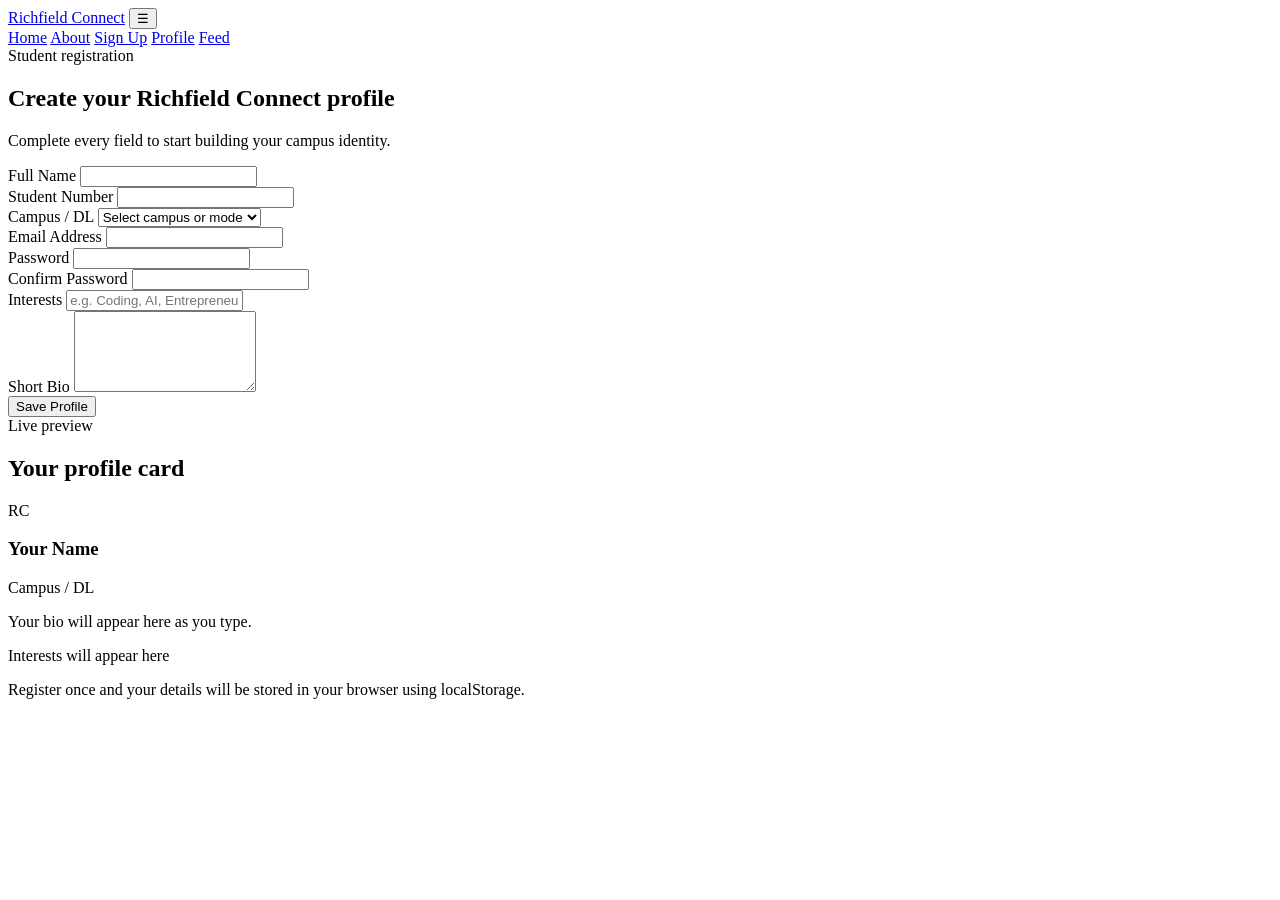
==== signup.html @ 670a7f98 "Add files via upload" ====
<!DOCTYPE html>
<html lang="en">
  <head>
    <meta charset="UTF-8" />
    <meta name="viewport" content="width=device-width, initial-scale=1.0" />
    <title>Richfield Connect | Sign Up</title>
    <link rel="preconnect" href="https://fonts.googleapis.com" />
    <link rel="preconnect" href="https://fonts.gstatic.com" crossorigin />
    <link
      href="https://fonts.googleapis.com/css2?family=Inter:wght@400;500;600;700&display=swap"
      rel="stylesheet"
    />
    <link rel="stylesheet" href="css/styles.css" />
  </head>
  <body data-page="signup">
    <header class="site-header">
      <nav class="navbar container" aria-label="Primary navigation">
        <a class="brand" href="index.html">Richfield Connect</a>
        <button class="nav-toggle" type="button" aria-label="Toggle navigation">
          ☰
        </button>
        <div class="nav-links">
          <a href="index.html" class="nav-link">Home</a>
          <a href="about.html" class="nav-link">About</a>
          <a href="signup.html" class="nav-link active">Sign Up</a>
          <a href="profile.html" class="nav-link">Profile</a>
          <a href="feed.html" class="nav-link">Feed</a>
        </div>
      </nav>
    </header>

    <main class="page-section">
      <div class="container split-layout">
        <section class="card form-card">
          <div class="section-heading">
            <span class="eyebrow">Student registration</span>
            <h1>Create your Richfield Connect profile</h1>
            <p>Complete every field to start building your campus identity.</p>
          </div>

          <form id="signup-form" novalidate>
            <div class="form-grid">
              <div class="field-group">
                <label for="fullName">Full Name</label>
                <input type="text" id="fullName" name="fullName" />
                <small class="error-message" id="fullName-error"></small>
              </div>

              <div class="field-group">
                <label for="studentNumber">Student Number</label>
                <input type="text" id="studentNumber" name="studentNumber" inputmode="numeric" />
                <small class="error-message" id="studentNumber-error"></small>
              </div>

              <div class="field-group">
                <label for="campus">Campus / DL</label>
                <select id="campus" name="campus">
                  <option value="">Select campus or mode</option>
                  <option value="Johannesburg">Johannesburg</option>
                  <option value="Pretoria">Pretoria</option>
                  <option value="Cape Town">Cape Town</option>
                  <option value="Durban">Durban</option>
                  <option value="Distance Learning">Distance Learning</option>
                </select>
                <small class="error-message" id="campus-error"></small>
              </div>

              <div class="field-group">
                <label for="email">Email Address</label>
                <input type="email" id="email" name="email" />
                <small class="error-message" id="email-error"></small>
              </div>

              <div class="field-group">
                <label for="password">Password</label>
                <input type="password" id="password" name="password" />
                <small class="error-message" id="password-error"></small>
              </div>

              <div class="field-group">
                <label for="confirmPassword">Confirm Password</label>
                <input type="password" id="confirmPassword" name="confirmPassword" />
                <small class="error-message" id="confirmPassword-error"></small>
              </div>

              <div class="field-group full-width">
                <label for="interests">Interests</label>
                <input
                  type="text"
                  id="interests"
                  name="interests"
                  placeholder="e.g. Coding, AI, Entrepreneurship"
                />
                <small class="error-message" id="interests-error"></small>
              </div>

              <div class="field-group full-width">
                <label for="bio">Short Bio</label>
                <textarea id="bio" name="bio" rows="5"></textarea>
                <small class="error-message" id="bio-error"></small>
              </div>
            </div>

            <button type="submit" class="button primary-button">Save Profile</button>
          </form>
        </section>

        <aside class="card preview-card" id="profile-preview">
          <div class="section-heading">
            <span class="eyebrow">Live preview</span>
            <h2>Your profile card</h2>
          </div>
          <div class="preview-avatar">RC</div>
          <h3 id="preview-name">Your Name</h3>
          <p class="preview-campus" id="preview-campus">Campus / DL</p>
          <p id="preview-bio">Your bio will appear here as you type.</p>
          <div class="tag-list" id="preview-interests">
            <span class="tag muted">Interests will appear here</span>
          </div>
        </aside>
      </div>
    </main>

    <footer class="site-footer">
      <div class="container">
        <p>Register once and your details will be stored in your browser using localStorage.</p>
      </div>
    </footer>

    <script src="https://code.jquery.com/jquery-3.7.1.min.js"></script>
    <script src="js/main.js"></script>
    <script src="js/signup.js"></script>
  </body>
</html>
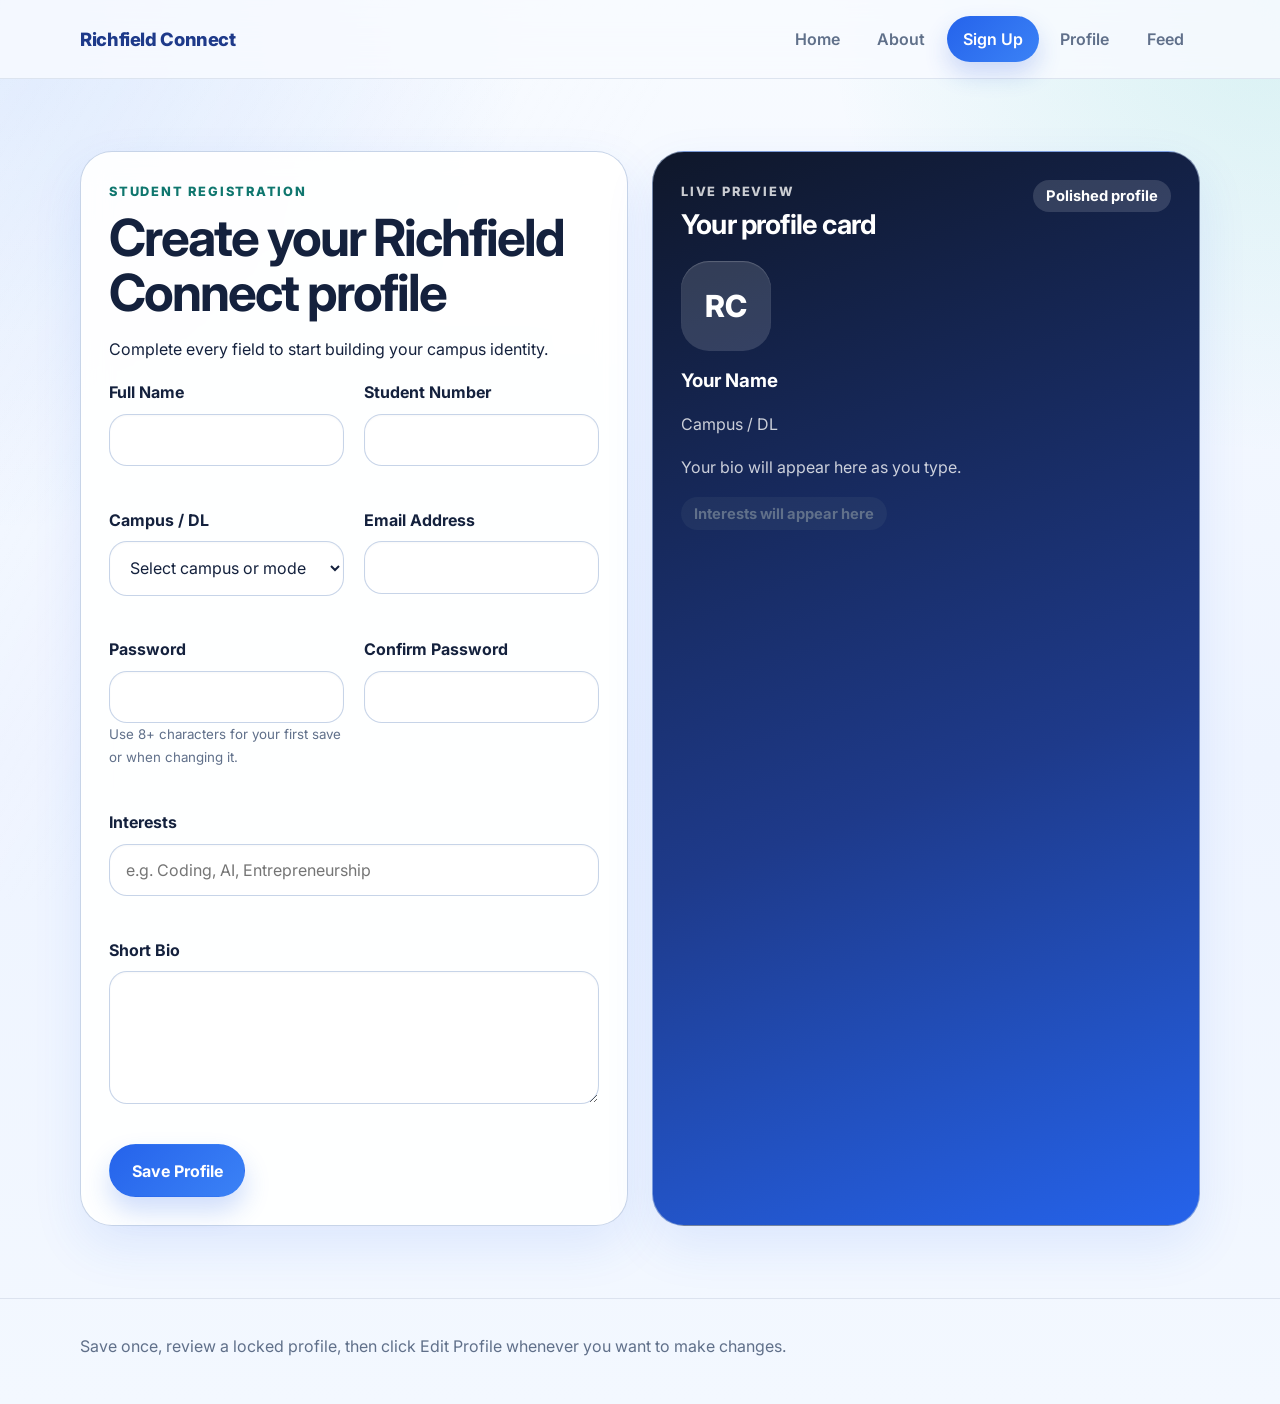
==== commit 2938de90: "Enhance student feed interactions and profile UX" ====
--- a/signup.html
+++ b/signup.html
@@ -7,7 +7,7 @@
     <link rel="preconnect" href="https://fonts.googleapis.com" />
     <link rel="preconnect" href="https://fonts.gstatic.com" crossorigin />
     <link
-      href="https://fonts.googleapis.com/css2?family=Inter:wght@400;500;600;700&display=swap"
+      href="https://fonts.googleapis.com/css2?family=Inter:wght@400;500;600;700;800&display=swap"
       rel="stylesheet"
     />
     <link rel="stylesheet" href="css/styles.css" />
@@ -30,13 +30,18 @@
     </header>
 
     <main class="page-section">
-      <div class="container split-layout">
+      <div class="container split-layout signup-layout">
         <section class="card form-card">
-          <div class="section-heading">
-            <span class="eyebrow">Student registration</span>
-            <h1>Create your Richfield Connect profile</h1>
-            <p>Complete every field to start building your campus identity.</p>
+          <div class="section-heading stacked-heading">
+            <div>
+              <span class="eyebrow">Student registration</span>
+              <h1>Create your Richfield Connect profile</h1>
+              <p>Complete every field to start building your campus identity.</p>
+            </div>
+            <span id="profile-lock-indicator" class="tag muted hidden">Locked</span>
           </div>
+
+          <div id="profile-status" class="info-banner hidden"></div>
 
           <form id="signup-form" novalidate>
             <div class="form-grid">
@@ -71,13 +76,14 @@
                 <small class="error-message" id="email-error"></small>
               </div>
 
-              <div class="field-group">
+              <div class="field-group" id="password-group">
                 <label for="password">Password</label>
                 <input type="password" id="password" name="password" />
+                <small class="helper-text">Use 8+ characters for your first save or when changing it.</small>
                 <small class="error-message" id="password-error"></small>
               </div>
 
-              <div class="field-group">
+              <div class="field-group" id="confirm-password-group">
                 <label for="confirmPassword">Confirm Password</label>
                 <input type="password" id="confirmPassword" name="confirmPassword" />
                 <small class="error-message" id="confirmPassword-error"></small>
@@ -101,14 +107,21 @@
               </div>
             </div>
 
-            <button type="submit" class="button primary-button">Save Profile</button>
+            <div class="form-actions">
+              <button type="submit" id="save-profile-button" class="button primary-button">Save Profile</button>
+              <button type="button" id="edit-profile-button" class="button secondary-button hidden">Edit Profile</button>
+              <a href="profile.html" id="view-profile-button" class="button tertiary-button hidden">View Profile</a>
+            </div>
           </form>
         </section>
 
         <aside class="card preview-card" id="profile-preview">
-          <div class="section-heading">
-            <span class="eyebrow">Live preview</span>
-            <h2>Your profile card</h2>
+          <div class="section-heading stacked-heading">
+            <div>
+              <span class="eyebrow">Live preview</span>
+              <h2>Your profile card</h2>
+            </div>
+            <span class="tag preview-badge">Polished profile</span>
           </div>
           <div class="preview-avatar">RC</div>
           <h3 id="preview-name">Your Name</h3>
@@ -123,7 +136,7 @@
 
     <footer class="site-footer">
       <div class="container">
-        <p>Register once and your details will be stored in your browser using localStorage.</p>
+        <p>Save once, review a locked profile, then click Edit Profile whenever you want to make changes.</p>
       </div>
     </footer>
 
--- a/css/styles.css
+++ b/css/styles.css
@@ -0,0 +1,787 @@
+:root {
+  --bg: #eef4ff;
+  --surface: rgba(255, 255, 255, 0.92);
+  --surface-strong: #ffffff;
+  --surface-alt: #edf4ff;
+  --surface-alt-strong: #dbeafe;
+  --text: #14213d;
+  --muted: #60708a;
+  --border: rgba(170, 190, 220, 0.65);
+  --primary: #2563eb;
+  --primary-dark: #1e3a8a;
+  --accent: #0f766e;
+  --accent-soft: #d1fae5;
+  --danger: #dc2626;
+  --success: #166534;
+  --success-soft: #dcfce7;
+  --warning: #92400e;
+  --warning-soft: #fef3c7;
+  --shadow: 0 20px 50px rgba(37, 99, 235, 0.1);
+  --shadow-soft: 0 12px 30px rgba(15, 23, 42, 0.08);
+  --radius-xl: 32px;
+  --radius-lg: 24px;
+  --radius-md: 18px;
+  --radius-sm: 12px;
+  --container: 1120px;
+}
+
+* {
+  box-sizing: border-box;
+}
+
+html {
+  scroll-behavior: smooth;
+}
+
+body {
+  margin: 0;
+  font-family: 'Inter', sans-serif;
+  background:
+    radial-gradient(circle at top left, rgba(59, 130, 246, 0.16), transparent 28%),
+    radial-gradient(circle at top right, rgba(20, 184, 166, 0.14), transparent 24%),
+    linear-gradient(180deg, #f8fbff 0%, var(--bg) 54%, #f3f8ff 100%);
+  color: var(--text);
+  min-height: 100vh;
+  display: flex;
+  flex-direction: column;
+}
+
+body::before {
+  content: '';
+  position: fixed;
+  inset: 0;
+  pointer-events: none;
+  background: linear-gradient(120deg, rgba(255, 255, 255, 0.2), transparent 40%);
+}
+
+a {
+  color: inherit;
+  text-decoration: none;
+}
+
+img {
+  max-width: 100%;
+}
+
+main {
+  flex: 1;
+}
+
+.container {
+  width: min(calc(100% - 2rem), var(--container));
+  margin: 0 auto;
+}
+
+.site-header {
+  position: sticky;
+  top: 0;
+  z-index: 10;
+  backdrop-filter: blur(16px);
+  background: rgba(248, 251, 255, 0.82);
+  border-bottom: 1px solid rgba(215, 223, 235, 0.8);
+}
+
+.navbar {
+  min-height: 78px;
+  display: flex;
+  align-items: center;
+  justify-content: space-between;
+  gap: 1rem;
+}
+
+.brand {
+  font-size: 1.15rem;
+  font-weight: 800;
+  color: var(--primary-dark);
+  letter-spacing: -0.02em;
+}
+
+.nav-links {
+  display: flex;
+  align-items: center;
+  gap: 0.35rem;
+}
+
+.nav-link,
+.toggle-button,
+.button,
+.action-chip,
+.reaction-button {
+  transition:
+    transform 0.2s ease,
+    background-color 0.2s ease,
+    color 0.2s ease,
+    border-color 0.2s ease,
+    box-shadow 0.2s ease,
+    opacity 0.2s ease;
+}
+
+.nav-link {
+  padding: 0.8rem 1rem;
+  border-radius: 999px;
+  color: var(--muted);
+  font-weight: 600;
+}
+
+.nav-link:hover,
+.nav-link:focus-visible {
+  background: rgba(37, 99, 235, 0.08);
+  color: var(--primary);
+}
+
+.nav-link.active {
+  background: linear-gradient(135deg, var(--primary) 0%, #3b82f6 100%);
+  color: #fff;
+  box-shadow: 0 12px 24px rgba(29, 78, 216, 0.2);
+}
+
+.nav-toggle {
+  display: none;
+  border: 0;
+  background: var(--surface-strong);
+  border-radius: 12px;
+  padding: 0.75rem 0.95rem;
+  font-size: 1.2rem;
+  color: var(--primary-dark);
+  box-shadow: var(--shadow-soft);
+}
+
+.hero-section,
+.page-section,
+.info-section {
+  padding: 4.5rem 0;
+}
+
+.hero-grid,
+.section-grid,
+.split-layout,
+.about-layout,
+.feed-layout,
+.profile-layout,
+.signup-layout {
+  display: grid;
+  gap: 1.5rem;
+}
+
+.hero-grid,
+.split-layout,
+.about-layout,
+.feed-layout,
+.profile-layout,
+.signup-layout {
+  grid-template-columns: repeat(2, minmax(0, 1fr));
+}
+
+.section-grid {
+  grid-template-columns: repeat(3, minmax(0, 1fr));
+}
+
+.hero-copy h1,
+.about-main h1,
+.section-heading h1,
+.section-heading h2,
+.profile-summary h1,
+.empty-state h1,
+.empty-state h2,
+.feed-hero h1 {
+  margin: 0.6rem 0 1rem;
+  font-size: clamp(2rem, 4vw, 3.5rem);
+  line-height: 1.08;
+  letter-spacing: -0.04em;
+}
+
+.hero-copy p,
+.about-main p,
+.card p,
+.empty-state p,
+label,
+input,
+textarea,
+select,
+dd,
+dt,
+li,
+small,
+button {
+  line-height: 1.7;
+}
+
+.eyebrow {
+  display: inline-flex;
+  align-items: center;
+  gap: 0.35rem;
+  font-size: 0.8rem;
+  letter-spacing: 0.14em;
+  text-transform: uppercase;
+  color: var(--accent);
+  font-weight: 800;
+}
+
+.card {
+  background: var(--surface);
+  border: 1px solid var(--border);
+  border-radius: var(--radius-xl);
+  padding: 1.75rem;
+  box-shadow: var(--shadow);
+  backdrop-filter: blur(14px);
+}
+
+.hero-card,
+.feed-hero {
+  background:
+    linear-gradient(150deg, rgba(219, 234, 254, 0.98) 0%, rgba(255, 255, 255, 0.98) 56%, rgba(209, 250, 229, 0.65) 100%);
+}
+
+.feature-list {
+  margin: 1.2rem 0 0;
+  padding-left: 1.2rem;
+  color: var(--muted);
+}
+
+.feature-list li + li {
+  margin-top: 0.85rem;
+}
+
+.compact-list {
+  padding-left: 1rem;
+}
+
+.button,
+.toggle-button,
+.action-chip,
+.reaction-button {
+  display: inline-flex;
+  align-items: center;
+  justify-content: center;
+  gap: 0.5rem;
+  border: 1px solid transparent;
+  border-radius: 999px;
+  cursor: pointer;
+  font: inherit;
+  font-weight: 700;
+}
+
+.button,
+.action-chip {
+  padding: 0.95rem 1.35rem;
+}
+
+.button:hover,
+.toggle-button:hover,
+.action-chip:hover,
+.reaction-button:hover {
+  transform: translateY(-1px);
+}
+
+.primary-button {
+  background: linear-gradient(135deg, var(--primary) 0%, #3b82f6 100%);
+  color: #fff;
+  box-shadow: 0 14px 26px rgba(37, 99, 235, 0.22);
+}
+
+.secondary-button,
+.toggle-button,
+.action-chip,
+.tertiary-button {
+  background: var(--surface-alt);
+  color: var(--primary-dark);
+  border-color: rgba(37, 99, 235, 0.14);
+}
+
+.tertiary-button {
+  text-decoration: none;
+}
+
+.hero-actions,
+.section-heading,
+.form-actions,
+.comment-header,
+.feed-hero {
+  display: flex;
+  flex-wrap: wrap;
+  gap: 1rem;
+  align-items: center;
+}
+
+.stacked-heading {
+  align-items: flex-start;
+  justify-content: space-between;
+}
+
+.form-grid {
+  display: grid;
+  grid-template-columns: repeat(2, minmax(0, 1fr));
+  gap: 1rem 1.25rem;
+}
+
+.field-group,
+.post-composer form,
+.comment-form,
+.feed-stream,
+.post-list,
+.post-card,
+.comment-section {
+  display: flex;
+  flex-direction: column;
+}
+
+.full-width,
+.full-span {
+  grid-column: 1 / -1;
+}
+
+label {
+  margin-bottom: 0.45rem;
+  font-weight: 700;
+}
+
+input,
+textarea,
+select {
+  width: 100%;
+  border: 1px solid var(--border);
+  border-radius: var(--radius-md);
+  padding: 0.95rem 1rem;
+  font: inherit;
+  background: rgba(255, 255, 255, 0.94);
+  color: var(--text);
+  box-shadow: inset 0 1px 2px rgba(15, 23, 42, 0.03);
+}
+
+input:focus,
+textarea:focus,
+select:focus {
+  outline: 3px solid rgba(37, 99, 235, 0.14);
+  border-color: rgba(37, 99, 235, 0.65);
+}
+
+input:disabled,
+textarea:disabled,
+select:disabled {
+  background: #e5ebf5;
+  color: #7b8798;
+  cursor: not-allowed;
+}
+
+.helper-text,
+.post-meta,
+.preview-campus,
+.comment-meta span,
+.reaction-summary,
+.comment-empty-state,
+.profile-email {
+  color: var(--muted);
+}
+
+.error-message {
+  min-height: 1.2rem;
+  margin-top: 0.35rem;
+  color: var(--danger);
+}
+
+.preview-card {
+  background: linear-gradient(160deg, #0f172a 0%, #1e3a8a 58%, #2563eb 100%);
+  color: #fff;
+}
+
+.preview-card .eyebrow,
+.preview-campus,
+.preview-card p {
+  color: rgba(255, 255, 255, 0.78);
+}
+
+.preview-avatar {
+  width: 90px;
+  height: 90px;
+  display: grid;
+  place-items: center;
+  border-radius: 28px;
+  background: rgba(255, 255, 255, 0.14);
+  font-size: 1.9rem;
+  font-weight: 800;
+  margin: 1rem 0;
+  box-shadow: inset 0 1px 1px rgba(255, 255, 255, 0.2);
+}
+
+.tag-list {
+  display: flex;
+  flex-wrap: wrap;
+  gap: 0.65rem;
+  margin-top: 1rem;
+}
+
+.tag {
+  display: inline-flex;
+  align-items: center;
+  padding: 0.45rem 0.8rem;
+  border-radius: 999px;
+  background: rgba(37, 99, 235, 0.1);
+  color: var(--primary-dark);
+  font-size: 0.92rem;
+  font-weight: 700;
+}
+
+.preview-card .tag,
+.preview-badge {
+  background: rgba(255, 255, 255, 0.14);
+  color: #fff;
+}
+
+.tag.muted {
+  background: rgba(96, 112, 138, 0.14);
+  color: var(--muted);
+}
+
+.info-banner {
+  margin-bottom: 1rem;
+  padding: 0.95rem 1rem;
+  border-radius: var(--radius-md);
+  background: rgba(22, 101, 52, 0.08);
+  color: var(--success);
+  border: 1px solid rgba(22, 101, 52, 0.18);
+}
+
+.hidden {
+  display: none !important;
+}
+
+.profile-summary,
+.profile-details-card,
+.post-composer,
+.empty-state,
+.feed-sidebar {
+  height: fit-content;
+}
+
+.detail-section {
+  padding-top: 1rem;
+}
+
+.detail-section.hidden-panel {
+  display: none;
+}
+
+.detail-list {
+  margin: 0;
+  display: grid;
+  gap: 1rem;
+}
+
+.detail-list div {
+  padding: 1rem;
+  border-radius: var(--radius-md);
+  background: var(--surface-alt);
+}
+
+.detail-list dt {
+  font-size: 0.85rem;
+  color: var(--muted);
+  text-transform: uppercase;
+  letter-spacing: 0.08em;
+}
+
+.detail-list dd {
+  margin: 0.35rem 0 0;
+  font-weight: 700;
+}
+
+.feed-page-shell {
+  display: flex;
+  flex-direction: column;
+  gap: 1.5rem;
+}
+
+.feed-hero {
+  justify-content: space-between;
+}
+
+.feed-hero p {
+  max-width: 60ch;
+}
+
+.feed-hero-stats {
+  display: flex;
+  flex-wrap: wrap;
+  gap: 0.9rem;
+}
+
+.stat-pill {
+  min-width: 118px;
+  padding: 1rem 1.1rem;
+  border-radius: 22px;
+  background: rgba(255, 255, 255, 0.7);
+  border: 1px solid rgba(255, 255, 255, 0.78);
+  box-shadow: var(--shadow-soft);
+}
+
+.stat-pill strong,
+.stat-pill span {
+  display: block;
+}
+
+.stat-pill strong {
+  font-size: 1.6rem;
+  color: var(--primary-dark);
+}
+
+.stat-pill span {
+  color: var(--muted);
+  font-weight: 600;
+}
+
+.enhanced-feed-layout {
+  grid-template-columns: minmax(0, 1.25fr) minmax(300px, 0.75fr);
+  align-items: start;
+}
+
+.post-composer,
+.feed-sidebar,
+.post-card {
+  position: relative;
+  overflow: hidden;
+}
+
+.post-composer::after,
+.feed-sidebar::after,
+.post-card::after {
+  content: '';
+  position: absolute;
+  inset: auto -40px -80px auto;
+  width: 180px;
+  height: 180px;
+  background: radial-gradient(circle, rgba(59, 130, 246, 0.11), transparent 65%);
+  pointer-events: none;
+}
+
+.composer-tip {
+  background: var(--warning-soft);
+  color: var(--warning);
+}
+
+.feed-stream,
+.post-list,
+.comment-list {
+  gap: 1rem;
+}
+
+.post-card {
+  gap: 1.2rem;
+}
+
+.post-header,
+.post-actions,
+.reaction-buttons,
+.comment-meta {
+  display: flex;
+  align-items: center;
+  justify-content: space-between;
+  gap: 1rem;
+}
+
+.post-body p {
+  margin: 0;
+  font-size: 1.04rem;
+}
+
+.action-chip {
+  padding: 0.7rem 1rem;
+  background: rgba(37, 99, 235, 0.08);
+}
+
+.action-chip.delete {
+  color: var(--danger);
+  background: rgba(220, 38, 38, 0.08);
+  border-color: rgba(220, 38, 38, 0.12);
+}
+
+.reaction-panel,
+.comment-section {
+  background: rgba(255, 255, 255, 0.68);
+  border: 1px solid rgba(180, 197, 228, 0.55);
+  border-radius: var(--radius-lg);
+  padding: 1rem;
+}
+
+.reaction-title,
+.comment-header h3 {
+  margin: 0;
+  font-size: 1rem;
+  font-weight: 800;
+}
+
+.reaction-buttons {
+  justify-content: flex-start;
+  flex-wrap: wrap;
+  margin: 0.7rem 0 0.35rem;
+}
+
+.reaction-button {
+  padding: 0.7rem 0.95rem;
+  background: var(--surface-strong);
+  border-color: rgba(37, 99, 235, 0.14);
+  box-shadow: var(--shadow-soft);
+}
+
+.reaction-button strong {
+  color: var(--primary-dark);
+}
+
+.comment-list {
+  margin-top: 0.85rem;
+}
+
+.comment-item {
+  border-radius: var(--radius-md);
+  padding: 0.9rem 1rem;
+  background: rgba(237, 244, 255, 0.88);
+  border: 1px solid rgba(180, 197, 228, 0.45);
+}
+
+.comment-item p {
+  margin: 0.35rem 0 0;
+}
+
+.comment-meta {
+  justify-content: flex-start;
+  flex-wrap: wrap;
+}
+
+.comment-form textarea {
+  min-height: 96px;
+}
+
+.form-actions {
+  margin-top: 1rem;
+}
+
+.form-card {
+  position: relative;
+}
+
+.field-group.is-locked {
+  opacity: 0.78;
+}
+
+.feed-sidebar h2,
+.preview-card h2 {
+  margin: 0.65rem 0 0.3rem;
+  font-size: 1.7rem;
+  letter-spacing: -0.03em;
+}
+
+.empty-state {
+  text-align: center;
+}
+
+.site-footer {
+  border-top: 1px solid rgba(215, 223, 235, 0.8);
+  padding: 1.35rem 0 2rem;
+  color: var(--muted);
+}
+
+.sr-only {
+  position: absolute;
+  width: 1px;
+  height: 1px;
+  padding: 0;
+  margin: -1px;
+  overflow: hidden;
+  clip: rect(0, 0, 0, 0);
+  white-space: nowrap;
+  border: 0;
+}
+
+.cta-pulse {
+  animation: pulse 2.8s ease-in-out infinite;
+}
+
+@keyframes pulse {
+  0%,
+  100% {
+    box-shadow: 0 14px 26px rgba(37, 99, 235, 0.22);
+  }
+
+  50% {
+    box-shadow: 0 18px 36px rgba(37, 99, 235, 0.34);
+  }
+}
+
+@media (max-width: 900px) {
+  .hero-grid,
+  .section-grid,
+  .split-layout,
+  .about-layout,
+  .feed-layout,
+  .profile-layout,
+  .form-grid,
+  .signup-layout,
+  .enhanced-feed-layout {
+    grid-template-columns: 1fr;
+  }
+
+  .nav-toggle {
+    display: inline-flex;
+  }
+
+  .nav-links {
+    position: absolute;
+    left: 1rem;
+    right: 1rem;
+    top: calc(100% + 0.75rem);
+    display: none;
+    flex-direction: column;
+    align-items: stretch;
+    padding: 0.85rem;
+    background: rgba(255, 255, 255, 0.98);
+    border: 1px solid var(--border);
+    border-radius: 18px;
+    box-shadow: var(--shadow);
+  }
+
+  .nav-links.open {
+    display: flex;
+  }
+
+  .nav-link {
+    border-radius: 14px;
+  }
+
+  .feed-hero {
+    flex-direction: column;
+  }
+}
+
+@media (max-width: 600px) {
+  .hero-section,
+  .page-section,
+  .info-section {
+    padding: 3rem 0;
+  }
+
+  .card {
+    padding: 1.25rem;
+    border-radius: 24px;
+  }
+
+  .hero-actions,
+  .section-heading,
+  .post-actions,
+  .post-header,
+  .form-actions,
+  .comment-header,
+  .comment-meta {
+    flex-direction: column;
+    align-items: flex-start;
+  }
+
+  .button,
+  .toggle-button,
+  .action-chip,
+  .tertiary-button {
+    width: 100%;
+  }
+
+  .stat-pill {
+    width: 100%;
+  }
+}
